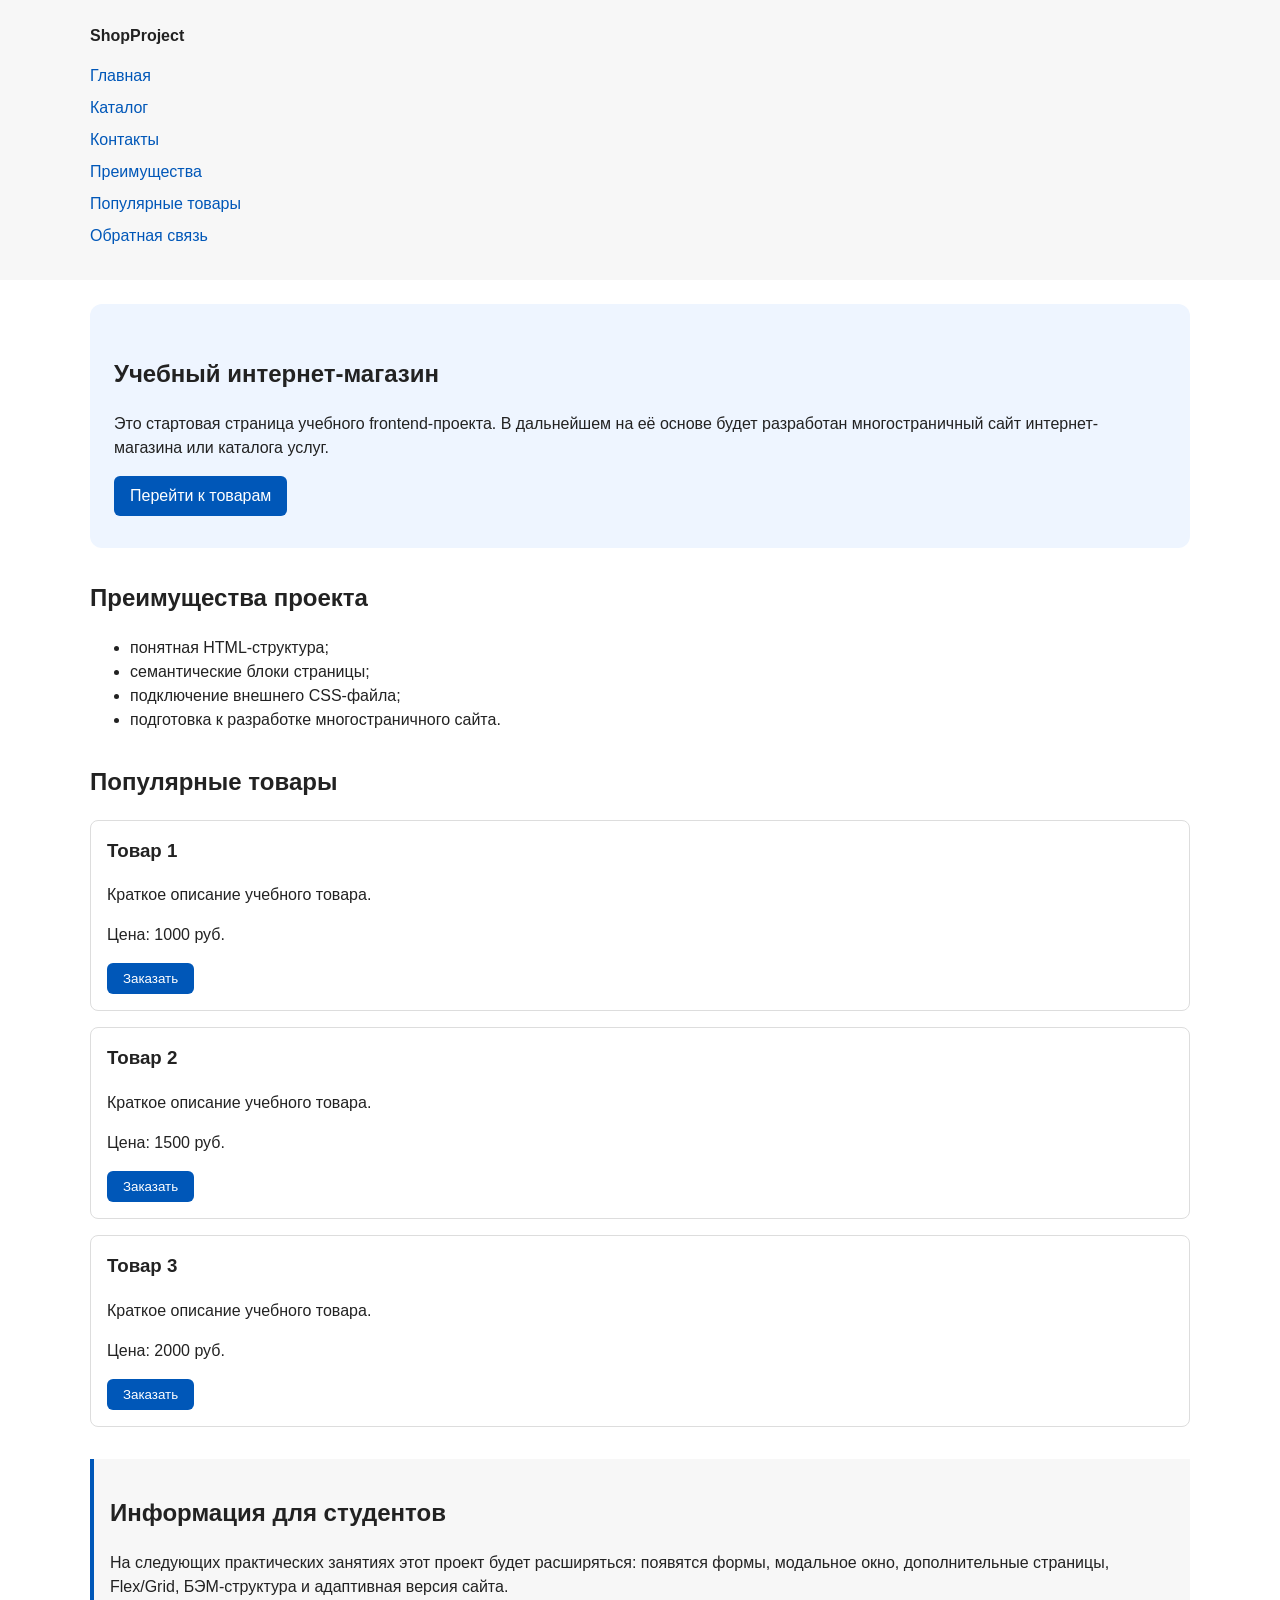
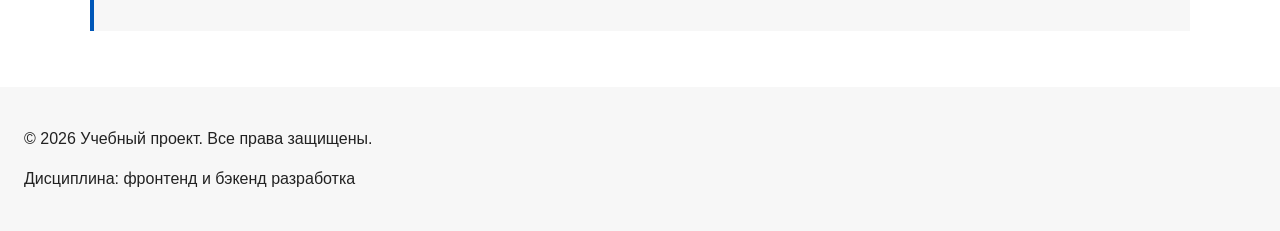
==== index.html @ a107e83f "feat: add multi-page structure navigation and anchors" ====
<!DOCTYPE html>
<html lang="ru">

<head>
    <meta charset="UTF-8">
    <meta name="viewport" content="width=device-width, initial-scale=1.0">
    <title>Учебный интернет-магазин</title>
    <link rel="stylesheet" href="css/style.css">
    <script src="js/main.js" defer></script>
</head>

<body>

    <header>
        <div class="site-header">
            <a class="site-logo" href="index.html">ShopProject</a>
            <nav class="site-nav" aria-label="Основная навигация">
                <ul class="site-nav__list">
                    <li><a href="index.html">Главная</a></li>
                    <li><a href="catalog.html">Каталог</a></li>
                    <li><a href="contacts.html">Контакты</a></li>
                    <li><a href="index.html#advantages">Преимущества</a></li>
                    <li><a href="index.html#popular">Популярные товары</a></li>
                    <li><a href="index.html#contacts">Обратная связь</a></li>
                </ul>
            </nav>
        </div>
    </header>

    <main>

        <section class="hero">
            <h1>Учебный интернет-магазин</h1>
            <p>
                Это стартовая страница учебного frontend-проекта.
                В дальнейшем на её основе будет разработан многостраничный сайт
                интернет-магазина или каталога услуг.
            </p>
            <a class="button" href="#popular">Перейти к товарам</a>
        </section>

        <section class="section" id="advantages">
            <h2>Преимущества проекта</h2>
            <ul class="advantages-list">
                <li>понятная HTML-структура;</li>
                <li>семантические блоки страницы;</li>
                <li>подключение внешнего CSS-файла;</li>
                <li>подготовка к разработке многостраничного сайта.</li>
            </ul>
        </section>

        <section class="section" id="popular">
            <h2>Популярные товары</h2>

            <article class="product-card">
                <h3>Товар 1</h3>
                <p>Краткое описание учебного товара.</p>
                <p>Цена: 1000 руб.</p>
                <button class="button product-card__button" type="button" data-product="Товар 1">
                    Заказать
                </button>
            </article>

            <article class="product-card">
                <h3>Товар 2</h3>
                <p>Краткое описание учебного товара.</p>
                <p>Цена: 1500 руб.</p>
                <button class="button product-card__button" type="button" data-product="Товар 2">
                    Заказать
                </button>
            </article>

            <article class="product-card">
                <h3>Товар 3</h3>
                <p>Краткое описание учебного товара.</p>
                <p>Цена: 2000 руб.</p>
                <button class="button product-card__button" type="button" data-product="Товар 3">
                    Заказать
                </button>
            </article>
        </section>

        <aside class="aside-info">
            <h2>Информация для студентов</h2>
            <p>
                На следующих практических занятиях этот проект будет расширяться:
                появятся формы, модальное окно, дополнительные страницы,
                Flex/Grid, БЭМ-структура и адаптивная версия сайта.
            </p>
        </aside>

    </main>

    <footer id="contacts">
        <p>&copy; 2026 Учебный проект. Все права защищены.</p>
        <p>Дисциплина: фронтенд и бэкенд разработка</p>
    </footer>

    <!-- Модальное окно с формой заявки -->
    <dialog class="order-dialog" id="order-dialog" aria-labelledby="order-dialog-title">
        <h2 id="order-dialog-title">Оформление заявки</h2>

        <form class="order-form" id="order-form" action="#" method="post" novalidate>

            <input id="selected-product" name="selected-product" type="hidden">

            <div class="form-field">
                <label for="order-name">Имя</label>
                <input id="order-name" name="name" type="text" placeholder="Введите ваше имя" minlength="2"
                    autocomplete="given-name" required>
            </div>

            <div class="form-field">
                <label for="order-email">E-mail</label>
                <input id="order-email" name="email" type="email" placeholder="example@mail.ru" autocomplete="email"
                    required>
            </div>

            <div class="form-field">
                <label for="order-phone">Телефон</label>
                <input id="order-phone" name="phone" type="tel" inputmode="tel" placeholder="+7 (900) 000-00-00"
                    pattern="^\+7 \(\d{3}\) \d{3}-\d{2}-\d{2}$" required>
                <small>Формат: +7 (900) 000-00-00</small>
            </div>

            <div class="form-field">
                <label for="order-date">Дата связи</label>
                <input id="order-date" name="date" type="date">
            </div>

            <div class="form-field">
                <label for="order-topic">Тема заявки</label>
                <select id="order-topic" name="topic" required>
                    <option value="">Выберите тему</option>
                    <option value="product">Заказ товара</option>
                    <option value="consultation">Консультация</option>
                    <option value="delivery">Доставка</option>
                </select>
            </div>

            <div class="form-field">
                <label for="order-comment">Комментарий</label>
                <textarea id="order-comment" name="comment" rows="4"
                    placeholder="Укажите дополнительную информацию"></textarea>
            </div>

            <div class="form-field form-field--checkbox">
                <label>
                    <input id="order-agreement" name="agreement" type="checkbox" required>
                    Я согласен на обработку данных
                </label>
            </div>

            <div class="form-actions">
                <button type="button" id="close-order-dialog">Закрыть</button>
                <button type="submit">Отправить заявку</button>
            </div>

        </form>
    </dialog>

    <!-- Сообщение об успешной отправке -->
    <p class="success-message" id="success-message" hidden>
        Форма успешно отправлена!
    </p>

</body>

</html>
---- css/style.css ----
/* ===================================
   1. Переменные проекта
   =================================== */
:root {
    /* Основные цвета проекта */
    --color-bg: #ffffff;
    --color-text: #222222;
    --color-muted: #666666;
    --color-primary: #0057b8;
    --color-primary-dark: #003f86;
    --color-border: #dddddd;
    --color-surface: #f7f7f7;
    --color-surface-accent: #eef5ff;
    --color-danger: #b00020;
    --color-success: #168a2f;
    --color-success-bg: #eefaf0;
    --color-white: #ffffff;

    /* Отступы */
    --space-xs: 4px;
    --space-sm: 8px;
    --space-md: 16px;
    --space-lg: 24px;
    --space-xl: 32px;

    /* Скругления */
    --radius-sm: 6px;
    --radius-md: 8px;
    --radius-lg: 12px;

    /* Размеры */
    --container-width: 1100px;
}

/* ===================================
   2. Базовые стили
   =================================== */
* {
    box-sizing: border-box;
}

body {
    margin: 0;
    font-family: Arial, sans-serif;
    line-height: 1.5;
    color: var(--color-text);
    background-color: var(--color-bg);
}

header,
main,
footer {
    padding: var(--space-lg);
}

header,
footer {
    background-color: var(--color-surface);
}

/* ===================================
   3. Общие элементы интерфейса
   =================================== */
a {
    color: var(--color-primary);
}

a:hover {
    color: var(--color-primary-dark);
}

a:focus-visible {
    outline: 2px solid var(--color-primary);
    outline-offset: 3px;
}

.button {
    display: inline-block;
    padding: var(--space-sm) var(--space-md);
    color: var(--color-white);
    background-color: var(--color-primary);
    text-decoration: none;
    border: none;
    border-radius: var(--radius-sm);
    cursor: pointer;
}

.button:hover {
    background-color: var(--color-primary-dark);
}

.button:focus-visible {
    outline: 2px solid var(--color-primary);
    outline-offset: 3px;
}

.button:disabled {
    opacity: 0.6;
    cursor: not-allowed;
}

/* ===================================
   4. Компоненты страницы
   =================================== */
.site-header {
    max-width: var(--container-width);
    margin: 0 auto;
}

.site-logo {
    font-weight: bold;
    text-decoration: none;
    color: var(--color-text);
}

.site-nav__list {
    padding: 0;
    margin: var(--space-md) 0 0;
    list-style: none;
}

.site-nav__list li {
    margin-bottom: var(--space-sm);
}

.site-nav__list a {
    color: var(--color-primary);
    text-decoration: none;
}

.site-nav__list a:hover {
    text-decoration: underline;
}

.hero {
    max-width: var(--container-width);
    margin: 0 auto var(--space-xl);
    padding: var(--space-xl) var(--space-lg);
    background-color: var(--color-surface-accent);
    border-radius: var(--radius-lg);
}

.section {
    max-width: var(--container-width);
    margin: 0 auto var(--space-xl);
}

.section h2 {
    margin-top: 0;
}

.product-card {
    margin-bottom: var(--space-md);
    padding: var(--space-md);
    border: 1px solid var(--color-border);
    border-radius: var(--radius-md);
    background-color: var(--color-bg);
}

.product-card:hover {
    border-color: var(--color-primary);
}

.product-card h3 {
    margin-top: 0;
}

.aside-info {
    max-width: var(--container-width);
    margin: 0 auto var(--space-xl);
    padding: var(--space-md);
    border-left: 4px solid var(--color-primary);
    background-color: var(--color-surface);
}

/* ===================================
   5. Форма и модальное окно
   =================================== */
.order-dialog {
    width: min(100% - 32px, 560px);
    padding: var(--space-lg);
    border: none;
    border-radius: var(--radius-lg);
}

.order-dialog::backdrop {
    background-color: rgba(0, 0, 0, 0.5);
}

.form-field {
    margin-bottom: var(--space-md);
}

.form-field label {
    display: block;
    margin-bottom: var(--space-xs);
}

.form-field input,
.form-field select,
.form-field textarea {
    width: 100%;
    padding: 10px 12px;
    border: 1px solid var(--color-border);
    border-radius: var(--radius-sm);
    font: inherit;
}

.form-field input[type="checkbox"] {
    width: auto;
}

.form-field small {
    display: block;
    margin-top: var(--space-xs);
    color: var(--color-muted);
}

.form-field input:hover,
.form-field select:hover,
.form-field textarea:hover {
    border-color: var(--color-primary);
}

.form-field input:focus-visible,
.form-field select:focus-visible,
.form-field textarea:focus-visible,
.form-actions button:focus-visible {
    outline: 2px solid var(--color-primary);
    outline-offset: 3px;
}

[aria-invalid="true"] {
    border-color: var(--color-danger);
}

.form-actions {
    display: flex;
    gap: 12px;
    margin-top: 20px;
}

.success-message {
    max-width: var(--container-width);
    margin: var(--space-lg) auto;
    padding: var(--space-md);
    border-left: 4px solid var(--color-success);
    background-color: var(--color-success-bg);
}

/* ===================================
   6. Хлебные крошки и якоря
   =================================== */
.breadcrumbs {
    max-width: var(--container-width);
    margin: 0 auto var(--space-md);
    font-size: 14px;
    color: var(--color-muted);
}

.breadcrumbs a {
    color: var(--color-primary);
}

.breadcrumbs span::before {
    content: " / ";
    color: var(--color-muted);
}

html {
    scroll-behavior: smooth;
}

:target {
    outline: 2px dashed var(--color-primary);
    outline-offset: 4px;
}
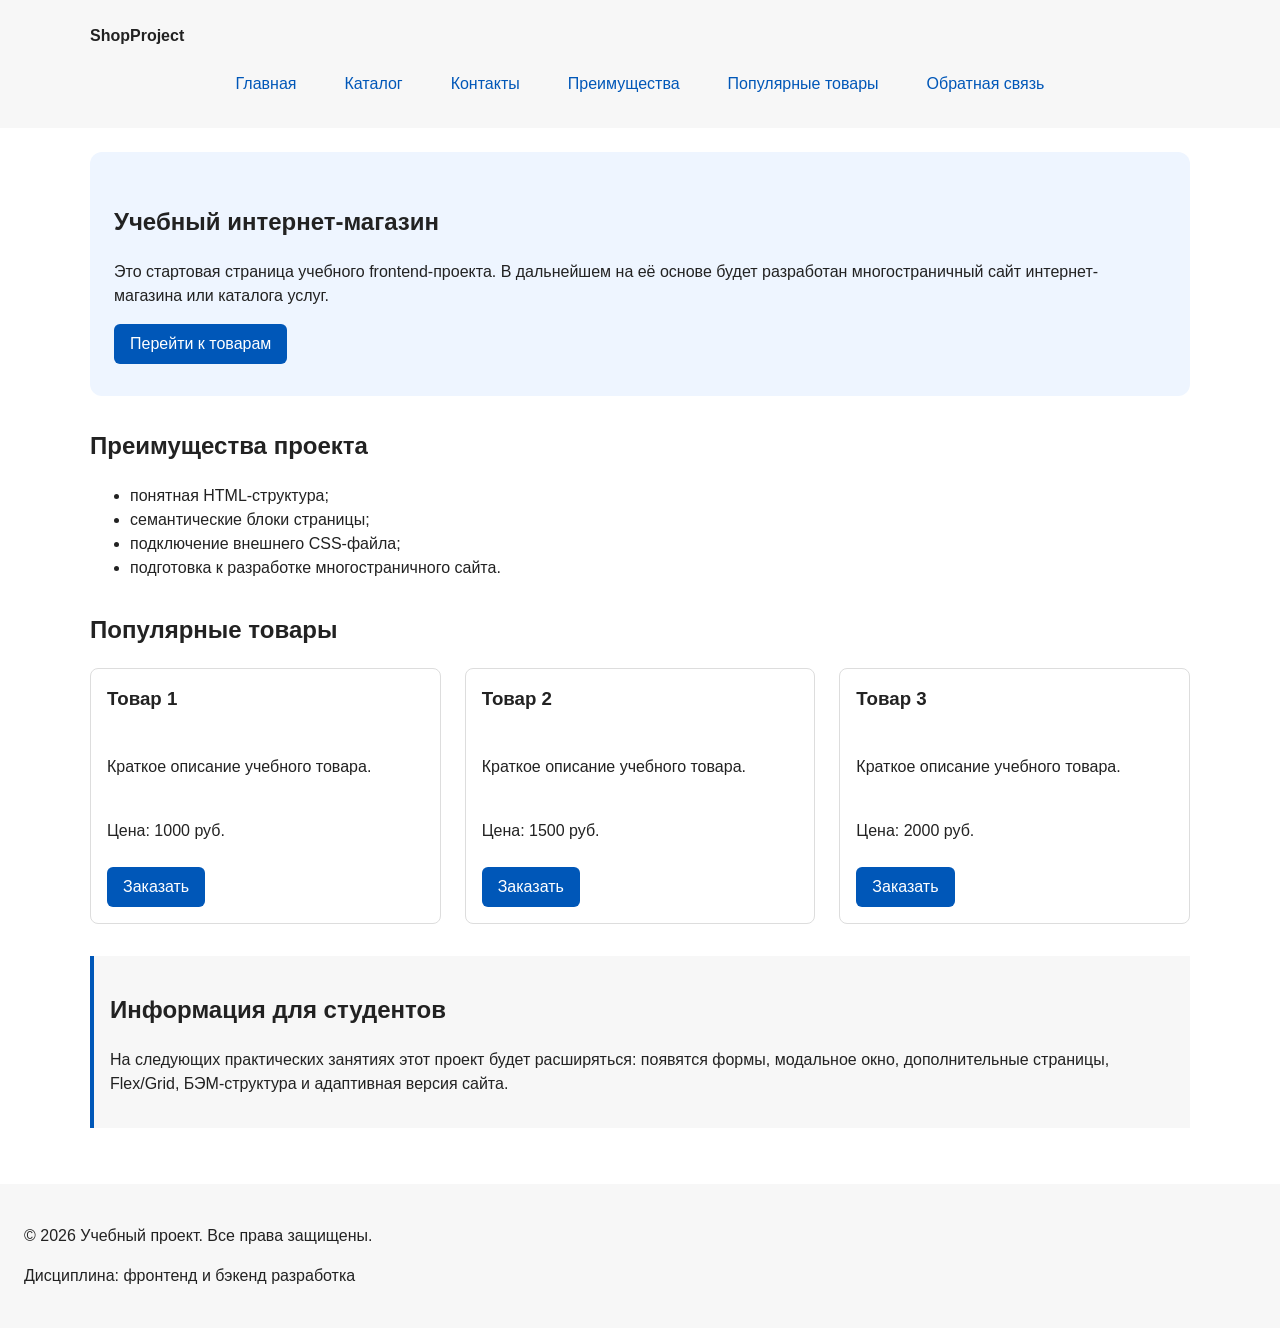
==== commit ebfc5678: "feat: add flex navigation and grid catalog layout" ====
--- a/index.html
+++ b/index.html
@@ -51,33 +51,35 @@
 
         <section class="section" id="popular">
             <h2>Популярные товары</h2>
+            <div class="products-grid">
 
-            <article class="product-card">
-                <h3>Товар 1</h3>
-                <p>Краткое описание учебного товара.</p>
-                <p>Цена: 1000 руб.</p>
-                <button class="button product-card__button" type="button" data-product="Товар 1">
-                    Заказать
-                </button>
-            </article>
+                <article class="product-card">
+                    <h3>Товар 1</h3>
+                    <p>Краткое описание учебного товара.</p>
+                    <p>Цена: 1000 руб.</p>
+                    <button class="button product-card__button" type="button" data-product="Товар 1">
+                        Заказать
+                    </button>
+                </article>
 
-            <article class="product-card">
-                <h3>Товар 2</h3>
-                <p>Краткое описание учебного товара.</p>
-                <p>Цена: 1500 руб.</p>
-                <button class="button product-card__button" type="button" data-product="Товар 2">
-                    Заказать
-                </button>
-            </article>
+                <article class="product-card">
+                    <h3>Товар 2</h3>
+                    <p>Краткое описание учебного товара.</p>
+                    <p>Цена: 1500 руб.</p>
+                    <button class="button product-card__button" type="button" data-product="Товар 2">
+                        Заказать
+                    </button>
+                </article>
 
-            <article class="product-card">
-                <h3>Товар 3</h3>
-                <p>Краткое описание учебного товара.</p>
-                <p>Цена: 2000 руб.</p>
-                <button class="button product-card__button" type="button" data-product="Товар 3">
-                    Заказать
-                </button>
-            </article>
+                <article class="product-card">
+                    <h3>Товар 3</h3>
+                    <p>Краткое описание учебного товара.</p>
+                    <p>Цена: 2000 руб.</p>
+                    <button class="button product-card__button" type="button" data-product="Товар 3">
+                        Заказать
+                    </button>
+                </article>
+            </div>
         </section>
 
         <aside class="aside-info">
--- a/css/style.css
+++ b/css/style.css
@@ -83,6 +83,7 @@
     border: none;
     border-radius: var(--radius-sm);
     cursor: pointer;
+    font: inherit;
 }
 
 .button:hover {
@@ -113,23 +114,30 @@
     color: var(--color-text);
 }
 
+/* Меню через Flexbox (ПР 6) */
 .site-nav__list {
+    display: flex;
+    flex-wrap: wrap;
+    justify-content: center;
+    align-items: center;
+    gap: var(--space-md);
     padding: 0;
     margin: var(--space-md) 0 0;
     list-style: none;
 }
 
-.site-nav__list li {
-    margin-bottom: var(--space-sm);
-}
-
 .site-nav__list a {
+    display: inline-block;
+    padding: var(--space-sm) var(--space-md);
     color: var(--color-primary);
     text-decoration: none;
+    border-radius: var(--radius-sm);
 }
 
 .site-nav__list a:hover {
-    text-decoration: underline;
+    color: var(--color-white);
+    background-color: var(--color-primary);
+    text-decoration: none;
 }
 
 .hero {
@@ -149,8 +157,12 @@
     margin-top: 0;
 }
 
+/* Карточки и Grid (ПР 6) */
 .product-card {
-    margin-bottom: var(--space-md);
+    display: flex;
+    flex-direction: column;
+    gap: var(--space-sm);
+    margin-bottom: 0;
     padding: var(--space-md);
     border: 1px solid var(--color-border);
     border-radius: var(--radius-md);
@@ -163,6 +175,11 @@
 
 .product-card h3 {
     margin-top: 0;
+}
+
+.product-card .button {
+    margin-top: auto;
+    align-self: flex-start;
 }
 
 .aside-info {
@@ -249,7 +266,7 @@
 }
 
 /* ===================================
-   6. Хлебные крошки и якоря
+   6. Хлебные крошки и якоря (ПР 5)
    =================================== */
 .breadcrumbs {
     max-width: var(--container-width);
@@ -274,4 +291,63 @@
 :target {
     outline: 2px dashed var(--color-primary);
     outline-offset: 4px;
+}
+
+/* ===================================
+   7. Flexbox и Grid (ПР 6)
+   =================================== */
+.products-grid {
+    display: grid;
+    grid-template-columns: repeat(3, 1fr);
+    gap: var(--space-lg);
+}
+
+.catalog-layout {
+    max-width: var(--container-width);
+    margin: 0 auto var(--space-xl);
+    display: grid;
+    grid-template-columns: 260px 1fr;
+    grid-template-areas: "filters products";
+    gap: var(--space-lg);
+}
+
+.catalog-filters {
+    grid-area: filters;
+    padding: var(--space-md);
+    border: 1px solid var(--color-border);
+    border-radius: var(--radius-md);
+    background-color: var(--color-surface);
+}
+
+.catalog-products {
+    grid-area: products;
+}
+
+.filters-form {
+    display: grid;
+    gap: var(--space-md);
+}
+
+.filters-form fieldset {
+    margin: 0;
+    padding: var(--space-md);
+    border: 1px solid var(--color-border);
+    border-radius: var(--radius-sm);
+}
+
+.filters-form legend {
+    font-weight: 700;
+}
+
+.filters-form label {
+    display: block;
+    margin-bottom: var(--space-sm);
+}
+
+.filters-form input[type="number"] {
+    width: 100%;
+    padding: 8px 10px;
+    border: 1px solid var(--color-border);
+    border-radius: var(--radius-sm);
+    font: inherit;
 }
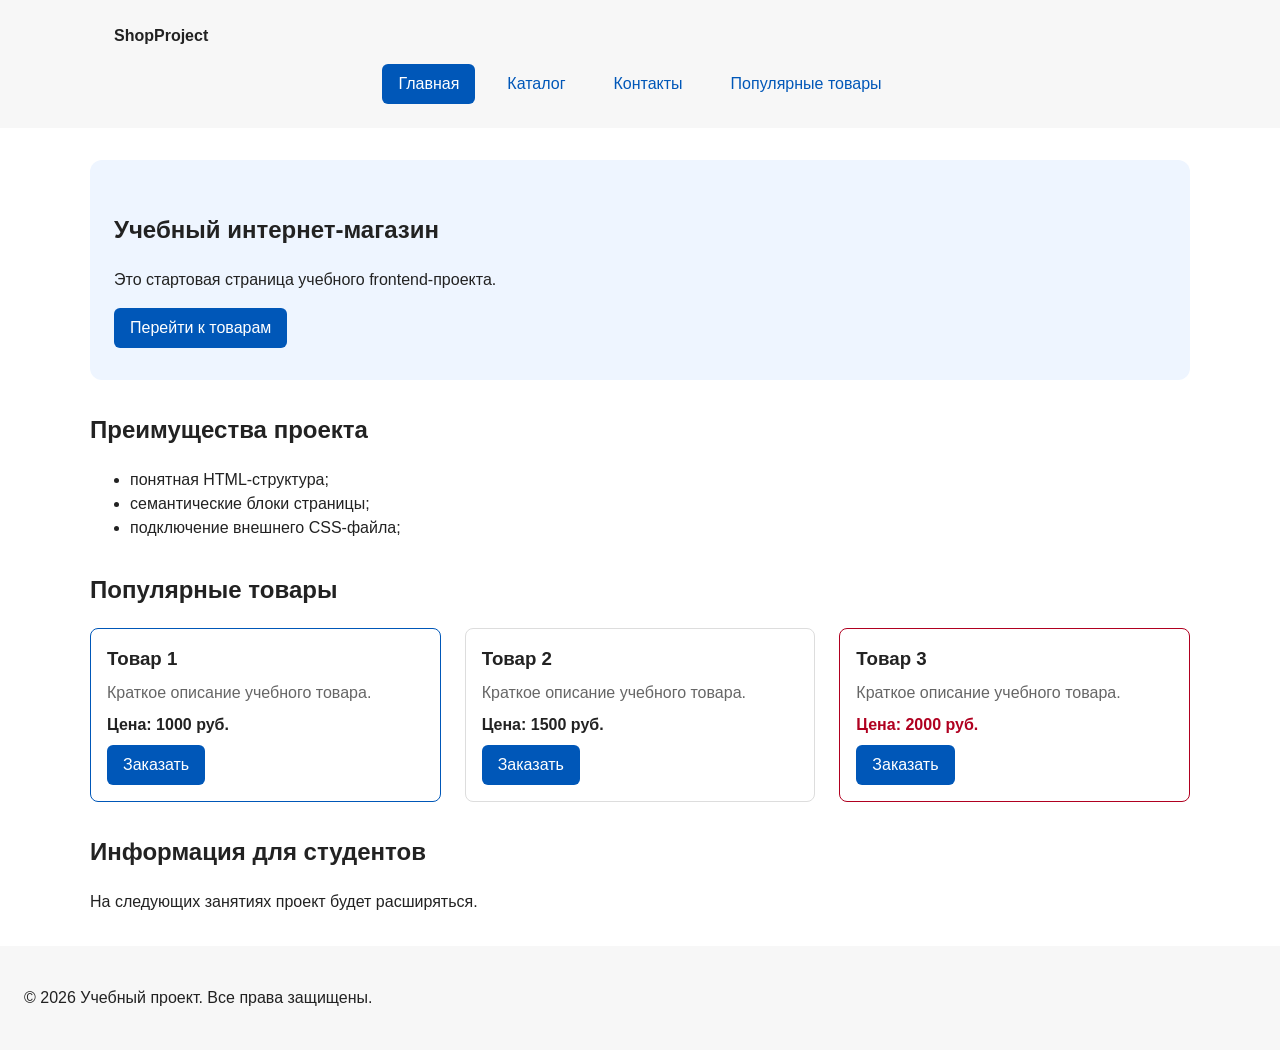
==== commit 51530ffb: "refactor: apply BEM naming to CSS classes" ====
--- a/index.html
+++ b/index.html
@@ -11,41 +11,35 @@
 
 <body>
 
-    <header>
-        <div class="site-header">
-            <a class="site-logo" href="index.html">ShopProject</a>
+    <header class="site-header">
+        <div class="site-header__inner">
+            <a class="site-header__logo" href="index.html">ShopProject</a>
             <nav class="site-nav" aria-label="Основная навигация">
                 <ul class="site-nav__list">
-                    <li><a href="index.html">Главная</a></li>
-                    <li><a href="catalog.html">Каталог</a></li>
-                    <li><a href="contacts.html">Контакты</a></li>
-                    <li><a href="index.html#advantages">Преимущества</a></li>
-                    <li><a href="index.html#popular">Популярные товары</a></li>
-                    <li><a href="index.html#contacts">Обратная связь</a></li>
+                    <li class="site-nav__item"><a class="site-nav__link site-nav__link--active"
+                            href="index.html">Главная</a></li>
+                    <li class="site-nav__item"><a class="site-nav__link" href="catalog.html">Каталог</a></li>
+                    <li class="site-nav__item"><a class="site-nav__link" href="contacts.html">Контакты</a></li>
+                    <li class="site-nav__item"><a class="site-nav__link" href="index.html#popular">Популярные товары</a>
+                    </li>
                 </ul>
             </nav>
         </div>
     </header>
 
     <main>
-
         <section class="hero">
             <h1>Учебный интернет-магазин</h1>
-            <p>
-                Это стартовая страница учебного frontend-проекта.
-                В дальнейшем на её основе будет разработан многостраничный сайт
-                интернет-магазина или каталога услуг.
-            </p>
-            <a class="button" href="#popular">Перейти к товарам</a>
+            <p>Это стартовая страница учебного frontend-проекта.</p>
+            <a class="button button--primary" href="#popular">Перейти к товарам</a>
         </section>
 
         <section class="section" id="advantages">
             <h2>Преимущества проекта</h2>
-            <ul class="advantages-list">
+            <ul>
                 <li>понятная HTML-структура;</li>
                 <li>семантические блоки страницы;</li>
                 <li>подключение внешнего CSS-файла;</li>
-                <li>подготовка к разработке многостраничного сайта.</li>
             </ul>
         </section>
 
@@ -53,118 +47,87 @@
             <h2>Популярные товары</h2>
             <div class="products-grid">
 
-                <article class="product-card">
-                    <h3>Товар 1</h3>
-                    <p>Краткое описание учебного товара.</p>
-                    <p>Цена: 1000 руб.</p>
-                    <button class="button product-card__button" type="button" data-product="Товар 1">
-                        Заказать
-                    </button>
+                <article class="product-card product-card--featured">
+                    <h3 class="product-card__title">Товар 1</h3>
+                    <p class="product-card__description">Краткое описание учебного товара.</p>
+                    <p class="product-card__price">Цена: 1000 руб.</p>
+                    <button class="button button--primary product-card__button" type="button"
+                        data-product="Товар 1">Заказать</button>
                 </article>
 
                 <article class="product-card">
-                    <h3>Товар 2</h3>
-                    <p>Краткое описание учебного товара.</p>
-                    <p>Цена: 1500 руб.</p>
-                    <button class="button product-card__button" type="button" data-product="Товар 2">
-                        Заказать
-                    </button>
+                    <h3 class="product-card__title">Товар 2</h3>
+                    <p class="product-card__description">Краткое описание учебного товара.</p>
+                    <p class="product-card__price">Цена: 1500 руб.</p>
+                    <button class="button button--primary product-card__button" type="button"
+                        data-product="Товар 2">Заказать</button>
                 </article>
 
-                <article class="product-card">
-                    <h3>Товар 3</h3>
-                    <p>Краткое описание учебного товара.</p>
-                    <p>Цена: 2000 руб.</p>
-                    <button class="button product-card__button" type="button" data-product="Товар 3">
-                        Заказать
-                    </button>
+                <article class="product-card product-card--discount">
+                    <h3 class="product-card__title">Товар 3</h3>
+                    <p class="product-card__description">Краткое описание учебного товара.</p>
+                    <p class="product-card__price">Цена: 2000 руб.</p>
+                    <button class="button button--primary product-card__button" type="button"
+                        data-product="Товар 3">Заказать</button>
                 </article>
+
             </div>
         </section>
 
-        <aside class="aside-info">
+        <aside class="section">
             <h2>Информация для студентов</h2>
-            <p>
-                На следующих практических занятиях этот проект будет расширяться:
-                появятся формы, модальное окно, дополнительные страницы,
-                Flex/Grid, БЭМ-структура и адаптивная версия сайта.
-            </p>
+            <p>На следующих занятиях проект будет расширяться.</p>
         </aside>
-
     </main>
 
-    <footer id="contacts">
+    <footer class="site-footer" id="contacts">
         <p>&copy; 2026 Учебный проект. Все права защищены.</p>
-        <p>Дисциплина: фронтенд и бэкенд разработка</p>
     </footer>
 
-    <!-- Модальное окно с формой заявки -->
+    <!-- Модальное окно -->
     <dialog class="order-dialog" id="order-dialog" aria-labelledby="order-dialog-title">
-        <h2 id="order-dialog-title">Оформление заявки</h2>
-
+        <h2 class="order-dialog__title" id="order-dialog-title">Оформление заявки</h2>
         <form class="order-form" id="order-form" action="#" method="post" novalidate>
-
             <input id="selected-product" name="selected-product" type="hidden">
 
-            <div class="form-field">
-                <label for="order-name">Имя</label>
-                <input id="order-name" name="name" type="text" placeholder="Введите ваше имя" minlength="2"
-                    autocomplete="given-name" required>
+            <div class="order-form__field">
+                <label class="order-form__label" for="order-name">Имя</label>
+                <input class="order-form__input" id="order-name" name="name" type="text" required>
             </div>
-
-            <div class="form-field">
-                <label for="order-email">E-mail</label>
-                <input id="order-email" name="email" type="email" placeholder="example@mail.ru" autocomplete="email"
-                    required>
+            <div class="order-form__field">
+                <label class="order-form__label" for="order-email">E-mail</label>
+                <input class="order-form__input" id="order-email" name="email" type="email" required>
             </div>
-
-            <div class="form-field">
-                <label for="order-phone">Телефон</label>
-                <input id="order-phone" name="phone" type="tel" inputmode="tel" placeholder="+7 (900) 000-00-00"
+            <div class="order-form__field">
+                <label class="order-form__label" for="order-phone">Телефон</label>
+                <input class="order-form__input" id="order-phone" name="phone" type="tel"
                     pattern="^\+7 \(\d{3}\) \d{3}-\d{2}-\d{2}$" required>
-                <small>Формат: +7 (900) 000-00-00</small>
             </div>
-
-            <div class="form-field">
-                <label for="order-date">Дата связи</label>
-                <input id="order-date" name="date" type="date">
-            </div>
-
-            <div class="form-field">
-                <label for="order-topic">Тема заявки</label>
-                <select id="order-topic" name="topic" required>
+            <div class="order-form__field">
+                <label class="order-form__label" for="order-topic">Тема</label>
+                <select class="order-form__select" id="order-topic" name="topic" required>
                     <option value="">Выберите тему</option>
                     <option value="product">Заказ товара</option>
-                    <option value="consultation">Консультация</option>
-                    <option value="delivery">Доставка</option>
                 </select>
             </div>
-
-            <div class="form-field">
-                <label for="order-comment">Комментарий</label>
-                <textarea id="order-comment" name="comment" rows="4"
-                    placeholder="Укажите дополнительную информацию"></textarea>
+            <div class="order-form__field">
+                <label class="order-form__label" for="order-comment">Комментарий</label>
+                <textarea class="order-form__textarea" id="order-comment" name="comment" rows="3"></textarea>
             </div>
-
-            <div class="form-field form-field--checkbox">
+            <div class="order-form__field">
                 <label>
-                    <input id="order-agreement" name="agreement" type="checkbox" required>
-                    Я согласен на обработку данных
+                    <input id="order-agreement" name="agreement" type="checkbox" required> Я согласен на обработку
+                    данных
                 </label>
             </div>
-
-            <div class="form-actions">
-                <button type="button" id="close-order-dialog">Закрыть</button>
-                <button type="submit">Отправить заявку</button>
+            <div class="order-form__actions">
+                <button class="button button--secondary" type="button" id="close-order-dialog">Закрыть</button>
+                <button class="button button--primary" type="submit">Отправить</button>
             </div>
-
         </form>
     </dialog>
 
-    <!-- Сообщение об успешной отправке -->
-    <p class="success-message" id="success-message" hidden>
-        Форма успешно отправлена!
-    </p>
+    <p class="success-message" id="success-message" hidden>Форма успешно отправлена!</p>
 
 </body>
 
--- a/css/style.css
+++ b/css/style.css
@@ -2,7 +2,6 @@
    1. Переменные проекта
    =================================== */
 :root {
-    /* Основные цвета проекта */
     --color-bg: #ffffff;
     --color-text: #222222;
     --color-muted: #666666;
@@ -16,19 +15,16 @@
     --color-success-bg: #eefaf0;
     --color-white: #ffffff;
 
-    /* Отступы */
     --space-xs: 4px;
     --space-sm: 8px;
     --space-md: 16px;
     --space-lg: 24px;
     --space-xl: 32px;
 
-    /* Скругления */
     --radius-sm: 6px;
     --radius-md: 8px;
     --radius-lg: 12px;
 
-    /* Размеры */
     --container-width: 1100px;
 }
 
@@ -47,47 +43,37 @@
     background-color: var(--color-bg);
 }
 
-header,
-main,
-footer {
-    padding: var(--space-lg);
-}
-
-header,
-footer {
-    background-color: var(--color-surface);
-}
-
-/* ===================================
-   3. Общие элементы интерфейса
-   =================================== */
-a {
-    color: var(--color-primary);
-}
-
-a:hover {
-    color: var(--color-primary-dark);
-}
-
-a:focus-visible {
-    outline: 2px solid var(--color-primary);
-    outline-offset: 3px;
-}
-
+/* ===================================
+   3. Общие блоки (БЭМ)
+   =================================== */
 .button {
     display: inline-block;
     padding: var(--space-sm) var(--space-md);
+    border: none;
+    border-radius: var(--radius-sm);
+    font: inherit;
+    text-decoration: none;
+    cursor: pointer;
+}
+
+.button--primary {
     color: var(--color-white);
     background-color: var(--color-primary);
-    text-decoration: none;
-    border: none;
-    border-radius: var(--radius-sm);
-    cursor: pointer;
-    font: inherit;
-}
-
-.button:hover {
+}
+
+.button--primary:hover {
     background-color: var(--color-primary-dark);
+}
+
+.button--secondary {
+    color: var(--color-primary);
+    background-color: transparent;
+    border: 1px solid var(--color-primary);
+}
+
+.button--secondary:hover {
+    color: var(--color-white);
+    background-color: var(--color-primary);
 }
 
 .button:focus-visible {
@@ -95,26 +81,25 @@
     outline-offset: 3px;
 }
 
-.button:disabled {
-    opacity: 0.6;
-    cursor: not-allowed;
-}
-
-/* ===================================
-   4. Компоненты страницы
+/* ===================================
+   4. Шапка и навигация
    =================================== */
 .site-header {
+    background-color: var(--color-surface);
+}
+
+.site-header__inner {
     max-width: var(--container-width);
     margin: 0 auto;
-}
-
-.site-logo {
-    font-weight: bold;
+    padding: var(--space-lg);
+}
+
+.site-header__logo {
+    font-weight: 700;
+    color: var(--color-text);
     text-decoration: none;
-    color: var(--color-text);
-}
-
-/* Меню через Flexbox (ПР 6) */
+}
+
 .site-nav__list {
     display: flex;
     flex-wrap: wrap;
@@ -126,7 +111,7 @@
     list-style: none;
 }
 
-.site-nav__list a {
+.site-nav__link {
     display: inline-block;
     padding: var(--space-sm) var(--space-md);
     color: var(--color-primary);
@@ -134,15 +119,27 @@
     border-radius: var(--radius-sm);
 }
 
-.site-nav__list a:hover {
+.site-nav__link:hover {
     color: var(--color-white);
     background-color: var(--color-primary);
-    text-decoration: none;
-}
-
+}
+
+.site-nav__link:focus-visible {
+    outline: 2px solid var(--color-primary);
+    outline-offset: 3px;
+}
+
+.site-nav__link--active {
+    color: var(--color-white);
+    background-color: var(--color-primary);
+}
+
+/* ===================================
+   5. Секции и карточки
+   =================================== */
 .hero {
     max-width: var(--container-width);
-    margin: 0 auto var(--space-xl);
+    margin: var(--space-xl) auto;
     padding: var(--space-xl) var(--space-lg);
     background-color: var(--color-surface-accent);
     border-radius: var(--radius-lg);
@@ -157,12 +154,17 @@
     margin-top: 0;
 }
 
-/* Карточки и Grid (ПР 6) */
+.products-grid {
+    display: grid;
+    grid-template-columns: repeat(3, 1fr);
+    gap: var(--space-lg);
+}
+
 .product-card {
     display: flex;
     flex-direction: column;
     gap: var(--space-sm);
-    margin-bottom: 0;
+    position: relative;
     padding: var(--space-md);
     border: 1px solid var(--color-border);
     border-radius: var(--radius-md);
@@ -173,25 +175,112 @@
     border-color: var(--color-primary);
 }
 
-.product-card h3 {
-    margin-top: 0;
-}
-
-.product-card .button {
+.product-card--featured {
+    border-color: var(--color-primary);
+}
+
+.product-card--discount {
+    border-color: var(--color-danger);
+}
+
+.product-card__title {
+    margin: 0;
+    color: var(--color-text);
+}
+
+.product-card__description {
+    margin: 0;
+    color: var(--color-muted);
+}
+
+.product-card__price {
+    margin: 0;
+    font-weight: 700;
+}
+
+.product-card--discount .product-card__price {
+    color: var(--color-danger);
+}
+
+.product-card__button {
     margin-top: auto;
     align-self: flex-start;
 }
 
-.aside-info {
+/* ===================================
+   6. Хлебные крошки
+   =================================== */
+.breadcrumbs {
+    max-width: var(--container-width);
+    margin: 0 auto var(--space-md);
+    font-size: 14px;
+    color: var(--color-muted);
+}
+
+.breadcrumbs__link {
+    color: var(--color-primary);
+}
+
+.breadcrumbs__current::before {
+    content: " / ";
+    color: var(--color-muted);
+}
+
+/* ===================================
+   7. Каталог
+   =================================== */
+.catalog-layout {
     max-width: var(--container-width);
     margin: 0 auto var(--space-xl);
+    display: grid;
+    grid-template-columns: 260px 1fr;
+    grid-template-areas: "filters products";
+    gap: var(--space-lg);
+}
+
+.catalog-filters {
+    grid-area: filters;
     padding: var(--space-md);
-    border-left: 4px solid var(--color-primary);
+    border: 1px solid var(--color-border);
+    border-radius: var(--radius-md);
     background-color: var(--color-surface);
 }
 
-/* ===================================
-   5. Форма и модальное окно
+.catalog-products {
+    grid-area: products;
+}
+
+.filters-form {
+    display: grid;
+    gap: var(--space-md);
+}
+
+.filters-form fieldset {
+    margin: 0;
+    padding: var(--space-md);
+    border: 1px solid var(--color-border);
+    border-radius: var(--radius-sm);
+}
+
+.filters-form legend {
+    font-weight: 700;
+}
+
+.filters-form label {
+    display: block;
+    margin-bottom: var(--space-sm);
+}
+
+.filters-form input[type="number"] {
+    width: 100%;
+    padding: 8px 10px;
+    border: 1px solid var(--color-border);
+    border-radius: var(--radius-sm);
+    font: inherit;
+}
+
+/* ===================================
+   8. Форма и модальное окно
    =================================== */
 .order-dialog {
     width: min(100% - 32px, 560px);
@@ -204,18 +293,22 @@
     background-color: rgba(0, 0, 0, 0.5);
 }
 
-.form-field {
+.order-dialog__title {
+    margin-top: 0;
+}
+
+.order-form__field {
     margin-bottom: var(--space-md);
 }
 
-.form-field label {
+.order-form__label {
     display: block;
     margin-bottom: var(--space-xs);
 }
 
-.form-field input,
-.form-field select,
-.form-field textarea {
+.order-form__input,
+.order-form__select,
+.order-form__textarea {
     width: 100%;
     padding: 10px 12px;
     border: 1px solid var(--color-border);
@@ -223,38 +316,27 @@
     font: inherit;
 }
 
-.form-field input[type="checkbox"] {
-    width: auto;
-}
-
-.form-field small {
-    display: block;
-    margin-top: var(--space-xs);
-    color: var(--color-muted);
-}
-
-.form-field input:hover,
-.form-field select:hover,
-.form-field textarea:hover {
+.order-form__input:hover,
+.order-form__select:hover,
+.order-form__textarea:hover {
     border-color: var(--color-primary);
 }
 
-.form-field input:focus-visible,
-.form-field select:focus-visible,
-.form-field textarea:focus-visible,
-.form-actions button:focus-visible {
+.order-form__input:focus-visible,
+.order-form__select:focus-visible,
+.order-form__textarea:focus-visible {
     outline: 2px solid var(--color-primary);
     outline-offset: 3px;
 }
 
+.order-form__actions {
+    display: flex;
+    gap: var(--space-md);
+    margin-top: var(--space-lg);
+}
+
 [aria-invalid="true"] {
     border-color: var(--color-danger);
-}
-
-.form-actions {
-    display: flex;
-    gap: 12px;
-    margin-top: 20px;
 }
 
 .success-message {
@@ -265,23 +347,9 @@
     background-color: var(--color-success-bg);
 }
 
-/* ===================================
-   6. Хлебные крошки и якоря (ПР 5)
-   =================================== */
-.breadcrumbs {
-    max-width: var(--container-width);
-    margin: 0 auto var(--space-md);
-    font-size: 14px;
-    color: var(--color-muted);
-}
-
-.breadcrumbs a {
-    color: var(--color-primary);
-}
-
-.breadcrumbs span::before {
-    content: " / ";
-    color: var(--color-muted);
+.site-footer {
+    padding: var(--space-lg);
+    background-color: var(--color-surface);
 }
 
 html {
@@ -291,63 +359,4 @@
 :target {
     outline: 2px dashed var(--color-primary);
     outline-offset: 4px;
-}
-
-/* ===================================
-   7. Flexbox и Grid (ПР 6)
-   =================================== */
-.products-grid {
-    display: grid;
-    grid-template-columns: repeat(3, 1fr);
-    gap: var(--space-lg);
-}
-
-.catalog-layout {
-    max-width: var(--container-width);
-    margin: 0 auto var(--space-xl);
-    display: grid;
-    grid-template-columns: 260px 1fr;
-    grid-template-areas: "filters products";
-    gap: var(--space-lg);
-}
-
-.catalog-filters {
-    grid-area: filters;
-    padding: var(--space-md);
-    border: 1px solid var(--color-border);
-    border-radius: var(--radius-md);
-    background-color: var(--color-surface);
-}
-
-.catalog-products {
-    grid-area: products;
-}
-
-.filters-form {
-    display: grid;
-    gap: var(--space-md);
-}
-
-.filters-form fieldset {
-    margin: 0;
-    padding: var(--space-md);
-    border: 1px solid var(--color-border);
-    border-radius: var(--radius-sm);
-}
-
-.filters-form legend {
-    font-weight: 700;
-}
-
-.filters-form label {
-    display: block;
-    margin-bottom: var(--space-sm);
-}
-
-.filters-form input[type="number"] {
-    width: 100%;
-    padding: 8px 10px;
-    border: 1px solid var(--color-border);
-    border-radius: var(--radius-sm);
-    font: inherit;
 }
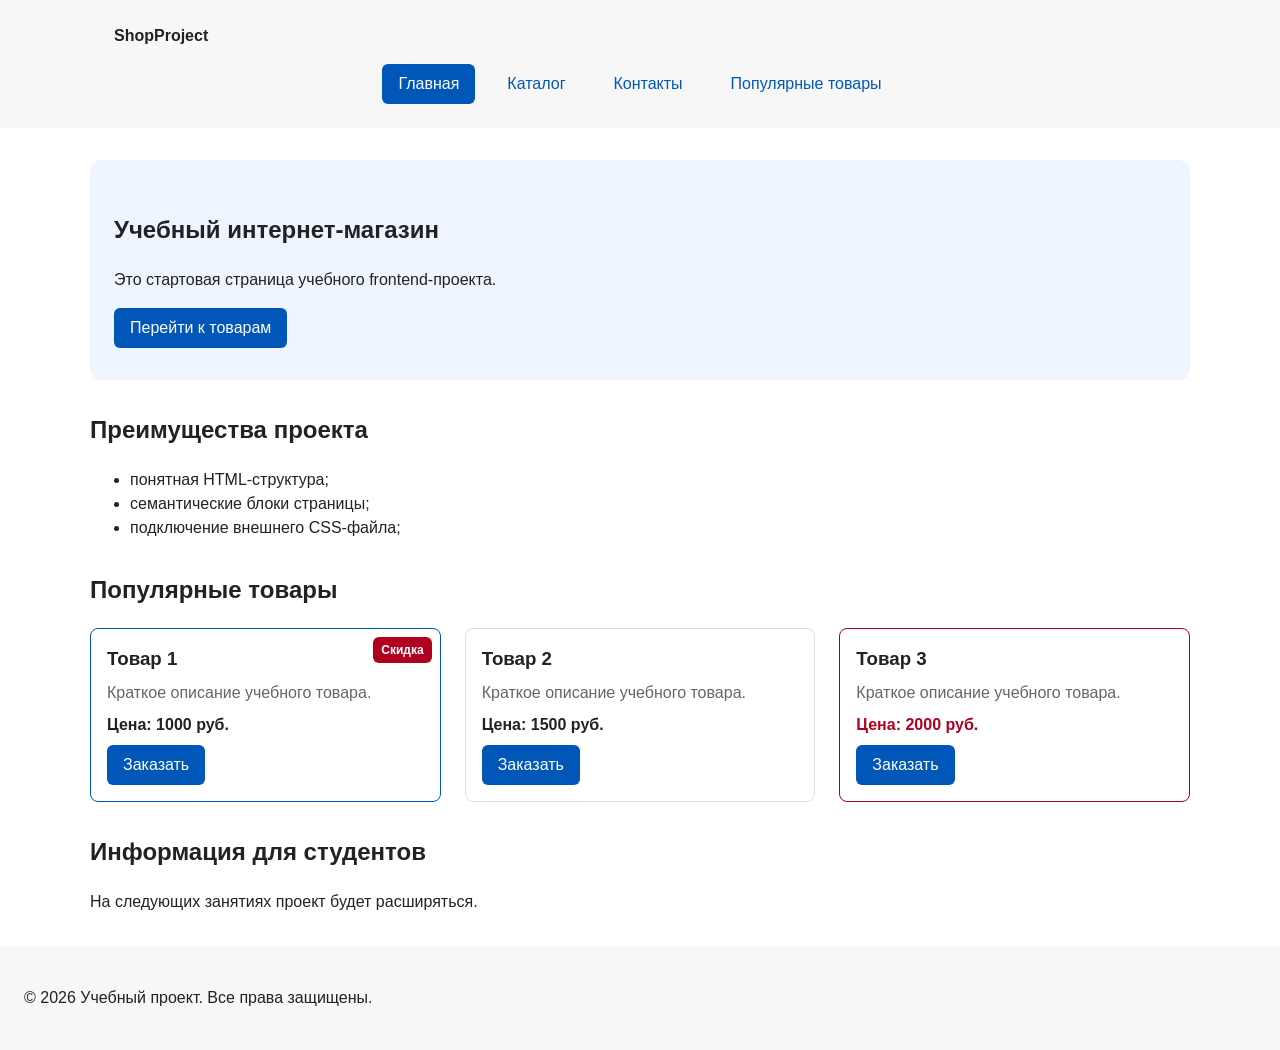
==== commit 3a564216: "fix: prepare HTML CSS project for submission" ====
--- a/index.html
+++ b/index.html
@@ -48,6 +48,7 @@
             <div class="products-grid">
 
                 <article class="product-card product-card--featured">
+                    <span class="product-card__badge">Скидка</span>
                     <h3 class="product-card__title">Товар 1</h3>
                     <p class="product-card__description">Краткое описание учебного товара.</p>
                     <p class="product-card__price">Цена: 1000 руб.</p>
--- a/css/style.css
+++ b/css/style.css
@@ -359,4 +359,53 @@
 :target {
     outline: 2px dashed var(--color-primary);
     outline-offset: 4px;
+}
+
+/* ===================================
+   9. Позиционирование и новые страницы (ПР 8)
+   =================================== */
+.product-card--discount {
+    position: relative;
+    /* Чтобы бейдж позиционировался относительно карточки */
+}
+
+.product-card__badge {
+    position: absolute;
+    top: var(--space-sm);
+    right: var(--space-sm);
+    padding: 4px 8px;
+    color: var(--color-white);
+    background-color: var(--color-danger);
+    border-radius: var(--radius-sm);
+    font-size: 12px;
+    font-weight: bold;
+}
+
+.product-page {
+    display: grid;
+    grid-template-columns: 1fr 1fr;
+    gap: var(--space-xl);
+}
+
+.product-table {
+    width: 100%;
+    border-collapse: collapse;
+    margin-top: var(--space-md);
+}
+
+.product-table th,
+.product-table td {
+    border: 1px solid var(--color-border);
+    padding: var(--space-sm);
+    text-align: left;
+}
+
+.product-table th {
+    background-color: var(--color-surface);
+}
+
+.product-table caption {
+    font-weight: bold;
+    text-align: left;
+    margin-bottom: var(--space-sm);
 }
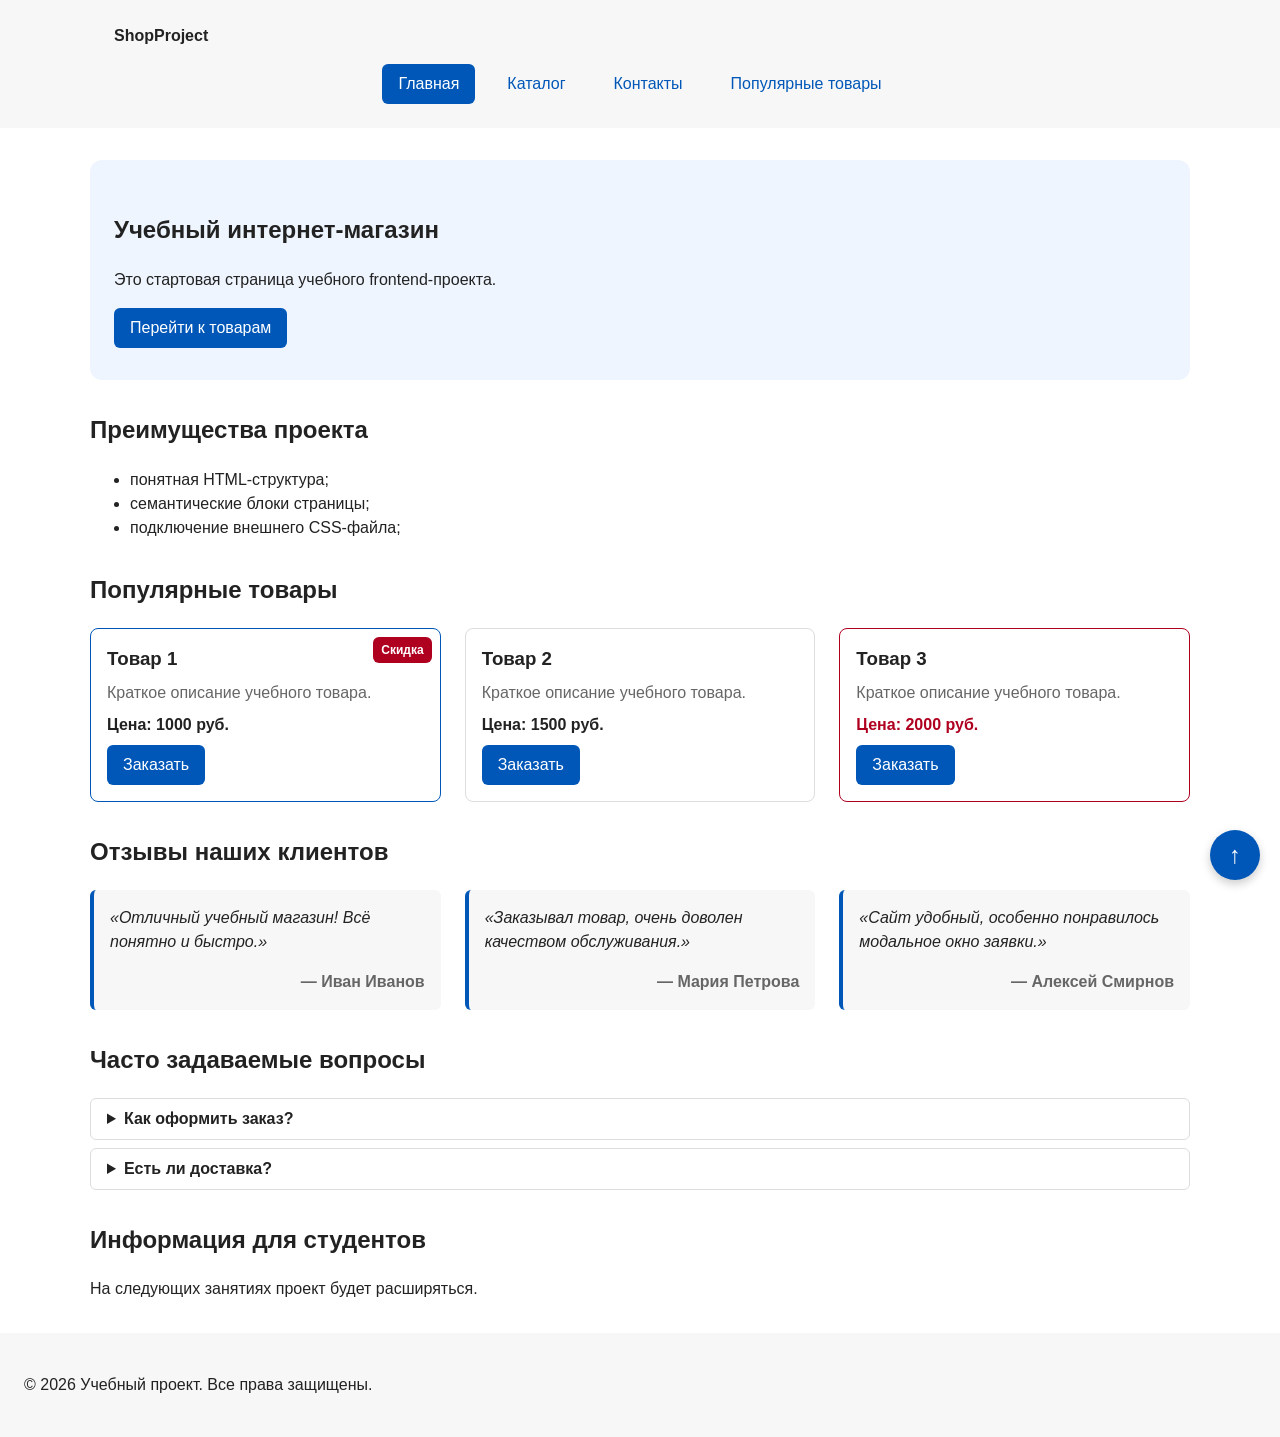
==== commit 682d2188: "feat: add self-improvements for KR1 (reviews, FAQ, detailed product, scroll-top)" ====
--- a/index.html
+++ b/index.html
@@ -74,7 +74,40 @@
 
             </div>
         </section>
+        <!-- Блок Отзывы -->
+        <section class="section" id="reviews">
+            <h2>Отзывы наших клиентов</h2>
+            <div class="reviews-grid">
+                <blockquote class="review">
+                    <p class="review__text">«Отличный учебный магазин! Всё понятно и быстро.»</p>
+                    <footer class="review__author">— Иван Иванов</footer>
+                </blockquote>
+                <blockquote class="review">
+                    <p class="review__text">«Заказывал товар, очень доволен качеством обслуживания.»</p>
+                    <footer class="review__author">— Мария Петрова</footer>
+                </blockquote>
+                <blockquote class="review">
+                    <p class="review__text">«Сайт удобный, особенно понравилось модальное окно заявки.»</p>
+                    <footer class="review__author">— Алексей Смирнов</footer>
+                </blockquote>
+            </div>
+        </section>
 
+        <!-- Блок FAQ -->
+        <section class="section" id="faq">
+            <h2>Часто задаваемые вопросы</h2>
+            <div class="faq-list">
+                <details class="faq-item">
+                    <summary class="faq-item__question">Как оформить заказ?</summary>
+                    <p class="faq-item__answer">Нажмите кнопку «Заказать» на карточке товара и заполните форму в
+                        открывшемся окне.</p>
+                </details>
+                <details class="faq-item">
+                    <summary class="faq-item__question">Есть ли доставка?</summary>
+                    <p class="faq-item__answer">Да, мы осуществляем доставку по всей России учебными силами.</p>
+                </details>
+            </div>
+        </section>
         <aside class="section">
             <h2>Информация для студентов</h2>
             <p>На следующих занятиях проект будет расширяться.</p>
@@ -129,7 +162,7 @@
     </dialog>
 
     <p class="success-message" id="success-message" hidden>Форма успешно отправлена!</p>
-
+    <a href="#" class="scroll-top" title="Наверх">↑</a>
 </body>
 
 </html>
--- a/css/style.css
+++ b/css/style.css
@@ -408,4 +408,116 @@
     font-weight: bold;
     text-align: left;
     margin-bottom: var(--space-sm);
+}
+
+/* ===================================
+   10. Самостоятельные доработки (КР 1)
+   =================================== */
+
+/* --- Отзывы --- */
+.reviews-grid {
+    display: grid;
+    grid-template-columns: repeat(3, 1fr);
+    gap: var(--space-lg);
+}
+
+.review {
+    margin: 0;
+    padding: var(--space-md);
+    background-color: var(--color-surface);
+    border-left: 4px solid var(--color-primary);
+    border-radius: var(--radius-sm);
+}
+
+.review__text {
+    margin-top: 0;
+    font-style: italic;
+}
+
+.review__author {
+    text-align: right;
+    font-weight: bold;
+    color: var(--color-muted);
+    margin-top: var(--space-sm);
+}
+
+/* --- FAQ --- */
+.faq-list {
+    display: flex;
+    flex-direction: column;
+    gap: var(--space-sm);
+}
+
+.faq-item {
+    padding: var(--space-sm) var(--space-md);
+    border: 1px solid var(--color-border);
+    border-radius: var(--radius-sm);
+    background-color: var(--color-bg);
+}
+
+.faq-item__question {
+    font-weight: bold;
+    cursor: pointer;
+}
+
+.faq-item__answer {
+    margin-top: var(--space-sm);
+    color: var(--color-muted);
+}
+
+/* --- Подробная карточка товара --- */
+.product-page {
+    display: grid;
+    grid-template-columns: 1fr 1fr;
+    /* Две колонки */
+    gap: var(--space-xl);
+    align-items: start;
+}
+
+.product-page__image-placeholder {
+    width: 100%;
+    height: 300px;
+    background-color: var(--color-surface);
+    border: 2px dashed var(--color-border);
+    display: flex;
+    align-items: center;
+    justify-content: center;
+    color: var(--color-muted);
+    border-radius: var(--radius-md);
+    margin-bottom: var(--space-md);
+}
+
+.product-page__price {
+    font-size: 24px;
+    color: var(--color-danger);
+    margin-bottom: var(--space-md);
+}
+
+.product-page__description {
+    margin-bottom: var(--space-lg);
+    line-height: 1.6;
+}
+
+/* --- Кнопка Наверх (position: fixed) --- */
+.scroll-top {
+    position: fixed;
+    bottom: 20px;
+    right: 20px;
+    width: 50px;
+    height: 50px;
+    background-color: var(--color-primary);
+    color: var(--color-white);
+    border-radius: 50%;
+    display: flex;
+    align-items: center;
+    justify-content: center;
+    font-size: 24px;
+    text-decoration: none;
+    box-shadow: 0 4px 10px rgba(0, 0, 0, 0.2);
+    z-index: 100;
+    transition: background-color 0.3s;
+}
+
+.scroll-top:hover {
+    background-color: var(--color-primary-dark);
 }
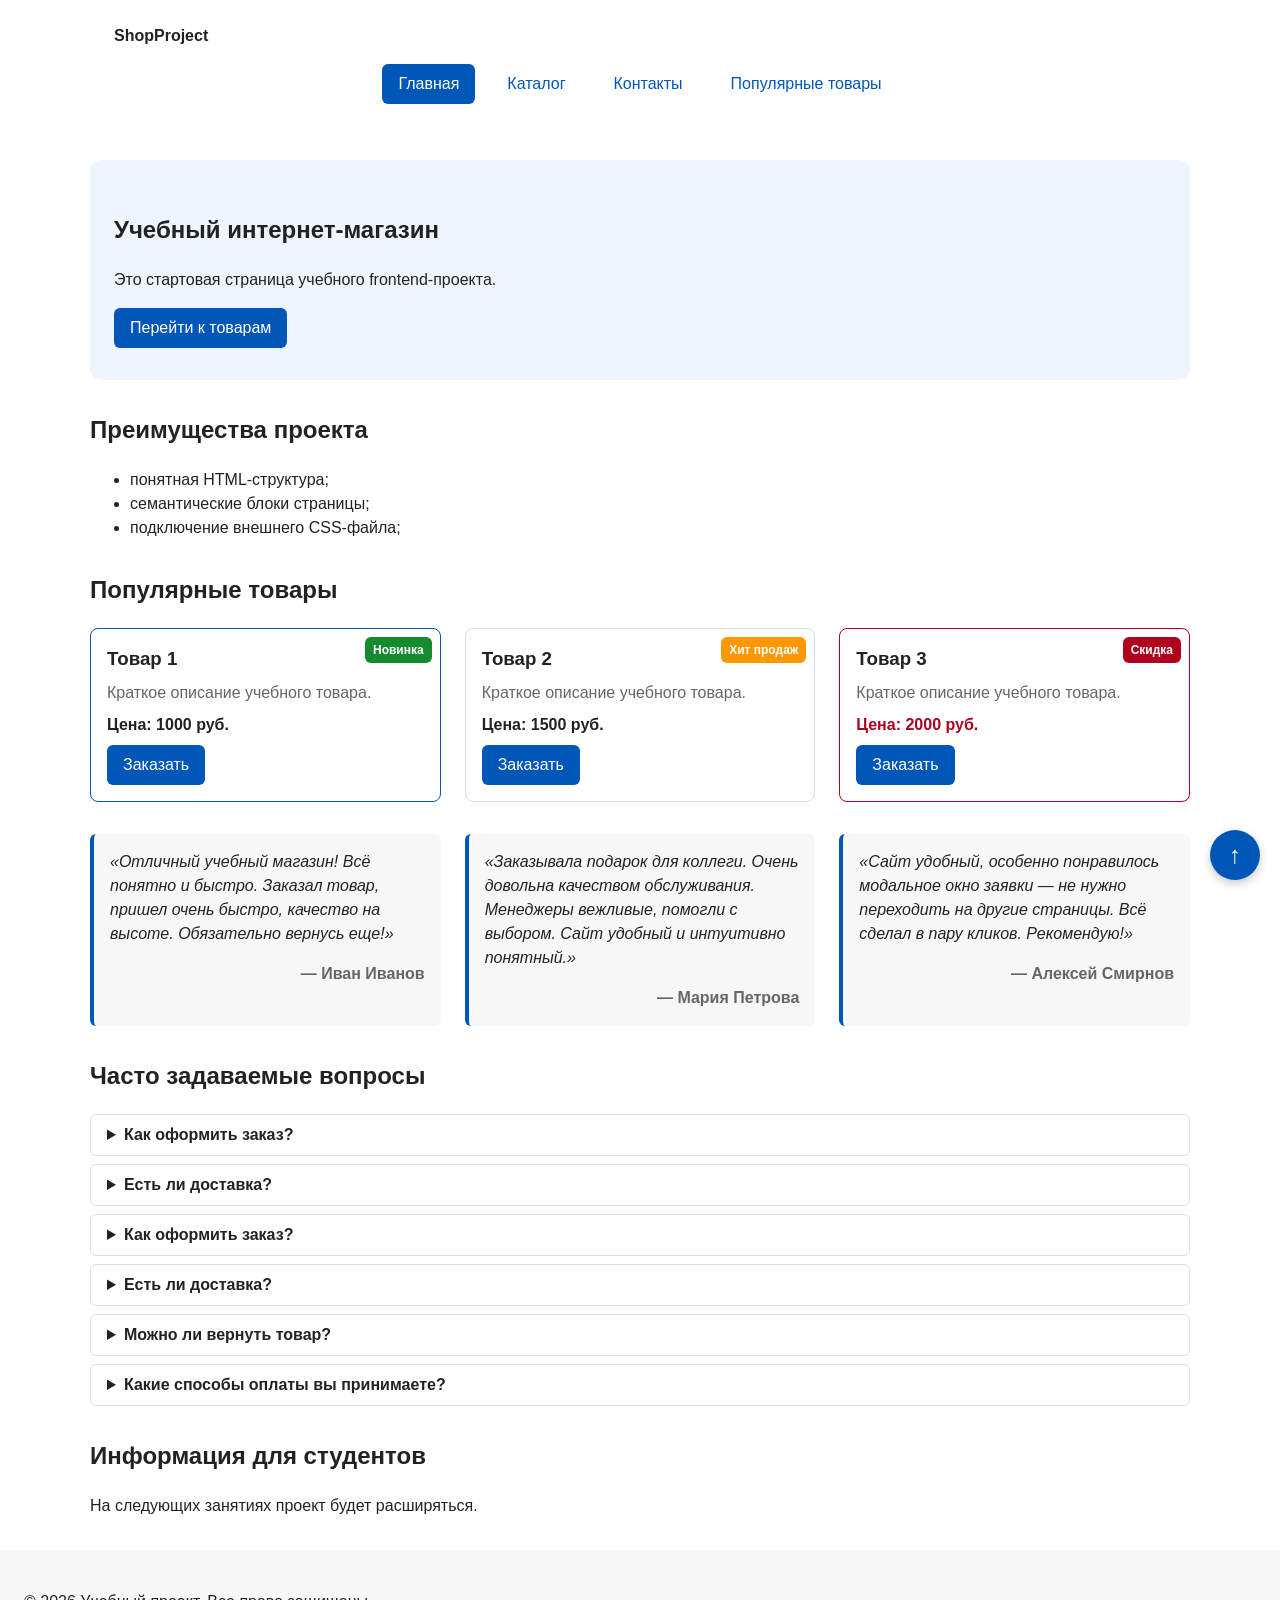
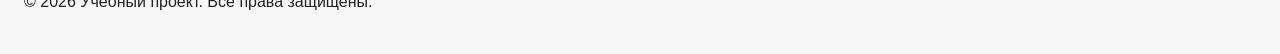
==== commit 66dcf6ed: "feat: add sticky header, product badges, extended reviews and FAQ" ====
--- a/index.html
+++ b/index.html
@@ -47,8 +47,9 @@
             <h2>Популярные товары</h2>
             <div class="products-grid">
 
+                <!-- Товар 1 - Новинка -->
                 <article class="product-card product-card--featured">
-                    <span class="product-card__badge">Скидка</span>
+                    <span class="product-card__badge product-card__badge--new">Новинка</span>
                     <h3 class="product-card__title">Товар 1</h3>
                     <p class="product-card__description">Краткое описание учебного товара.</p>
                     <p class="product-card__price">Цена: 1000 руб.</p>
@@ -56,7 +57,9 @@
                         data-product="Товар 1">Заказать</button>
                 </article>
 
+                <!-- Товар 2 - Хит продаж -->
                 <article class="product-card">
+                    <span class="product-card__badge product-card__badge--hit">Хит продаж</span>
                     <h3 class="product-card__title">Товар 2</h3>
                     <p class="product-card__description">Краткое описание учебного товара.</p>
                     <p class="product-card__price">Цена: 1500 руб.</p>
@@ -64,7 +67,9 @@
                         data-product="Товар 2">Заказать</button>
                 </article>
 
+                <!-- Товар 3 - Скидка -->
                 <article class="product-card product-card--discount">
+                    <span class="product-card__badge product-card__badge--sale">Скидка</span>
                     <h3 class="product-card__title">Товар 3</h3>
                     <p class="product-card__description">Краткое описание учебного товара.</p>
                     <p class="product-card__price">Цена: 2000 руб.</p>
@@ -76,18 +81,20 @@
         </section>
         <!-- Блок Отзывы -->
         <section class="section" id="reviews">
-            <h2>Отзывы наших клиентов</h2>
             <div class="reviews-grid">
                 <blockquote class="review">
-                    <p class="review__text">«Отличный учебный магазин! Всё понятно и быстро.»</p>
+                    <p class="review__text">«Отличный учебный магазин! Всё понятно и быстро. Заказал товар, пришел очень
+                        быстро, качество на высоте. Обязательно вернусь еще!»</p>
                     <footer class="review__author">— Иван Иванов</footer>
                 </blockquote>
                 <blockquote class="review">
-                    <p class="review__text">«Заказывал товар, очень доволен качеством обслуживания.»</p>
+                    <p class="review__text">«Заказывала подарок для коллеги. Очень довольна качеством обслуживания.
+                        Менеджеры вежливые, помогли с выбором. Сайт удобный и интуитивно понятный.»</p>
                     <footer class="review__author">— Мария Петрова</footer>
                 </blockquote>
                 <blockquote class="review">
-                    <p class="review__text">«Сайт удобный, особенно понравилось модальное окно заявки.»</p>
+                    <p class="review__text">«Сайт удобный, особенно понравилось модальное окно заявки — не нужно
+                        переходить на другие страницы. Всё сделал в пару кликов. Рекомендую!»</p>
                     <footer class="review__author">— Алексей Смирнов</footer>
                 </blockquote>
             </div>
@@ -106,6 +113,30 @@
                     <summary class="faq-item__question">Есть ли доставка?</summary>
                     <p class="faq-item__answer">Да, мы осуществляем доставку по всей России учебными силами.</p>
                 </details>
+                <div class="faq-list">
+                    <details class="faq-item">
+                        <summary class="faq-item__question">Как оформить заказ?</summary>
+                        <p class="faq-item__answer">Нажмите кнопку «Заказать» на карточке понравившегося товара.
+                            Откроется модальное окно, где вам нужно будет заполнить форму заявки. После отправки формы с
+                            вами свяжется наш менеджер.</p>
+                    </details>
+                    <details class="faq-item">
+                        <summary class="faq-item__question">Есть ли доставка?</summary>
+                        <p class="faq-item__answer">Да, мы осуществляем доставку по всей России. Сроки доставки зависят
+                            от вашего региона и составляют от 2 до 7 рабочих дней. Стоимость рассчитывается
+                            индивидуально.</p>
+                    </details>
+                    <details class="faq-item">
+                        <summary class="faq-item__question">Можно ли вернуть товар?</summary>
+                        <p class="faq-item__answer">Вы можете вернуть товар надлежащего качества в течение 14 дней с
+                            момента получения, если он не был в использовании и сохранена оригинальная упаковка.</p>
+                    </details>
+                    <details class="faq-item">
+                        <summary class="faq-item__question">Какие способы оплаты вы принимаете?</summary>
+                        <p class="faq-item__answer">Мы принимаем оплату банковскими картами (Visa, MasterCard, МИР), а
+                            также наличными при получении заказа курьеру.</p>
+                    </details>
+                </div>
             </div>
         </section>
         <aside class="section">
--- a/css/style.css
+++ b/css/style.css
@@ -84,8 +84,13 @@
 /* ===================================
    4. Шапка и навигация
    =================================== */
-.site-header {
+.site-header .site-header {
     background-color: var(--color-surface);
+    position: sticky;
+    /* Меню прилипает при скролле */
+    top: 0;
+    z-index: 50;
+    /* Чтобы меню было поверх контента */
 }
 
 .site-header__inner {
@@ -520,4 +525,20 @@
 
 .scroll-top:hover {
     background-color: var(--color-primary-dark);
+}
+
+/* Модификаторы для бейджей */
+.product-card__badge--new {
+    background-color: var(--color-success);
+    /* Зеленый */
+}
+
+.product-card__badge--hit {
+    background-color: #ff9800;
+    /* Оранжевый */
+}
+
+.product-card__badge--sale {
+    background-color: var(--color-danger);
+    /* Красный */
 }
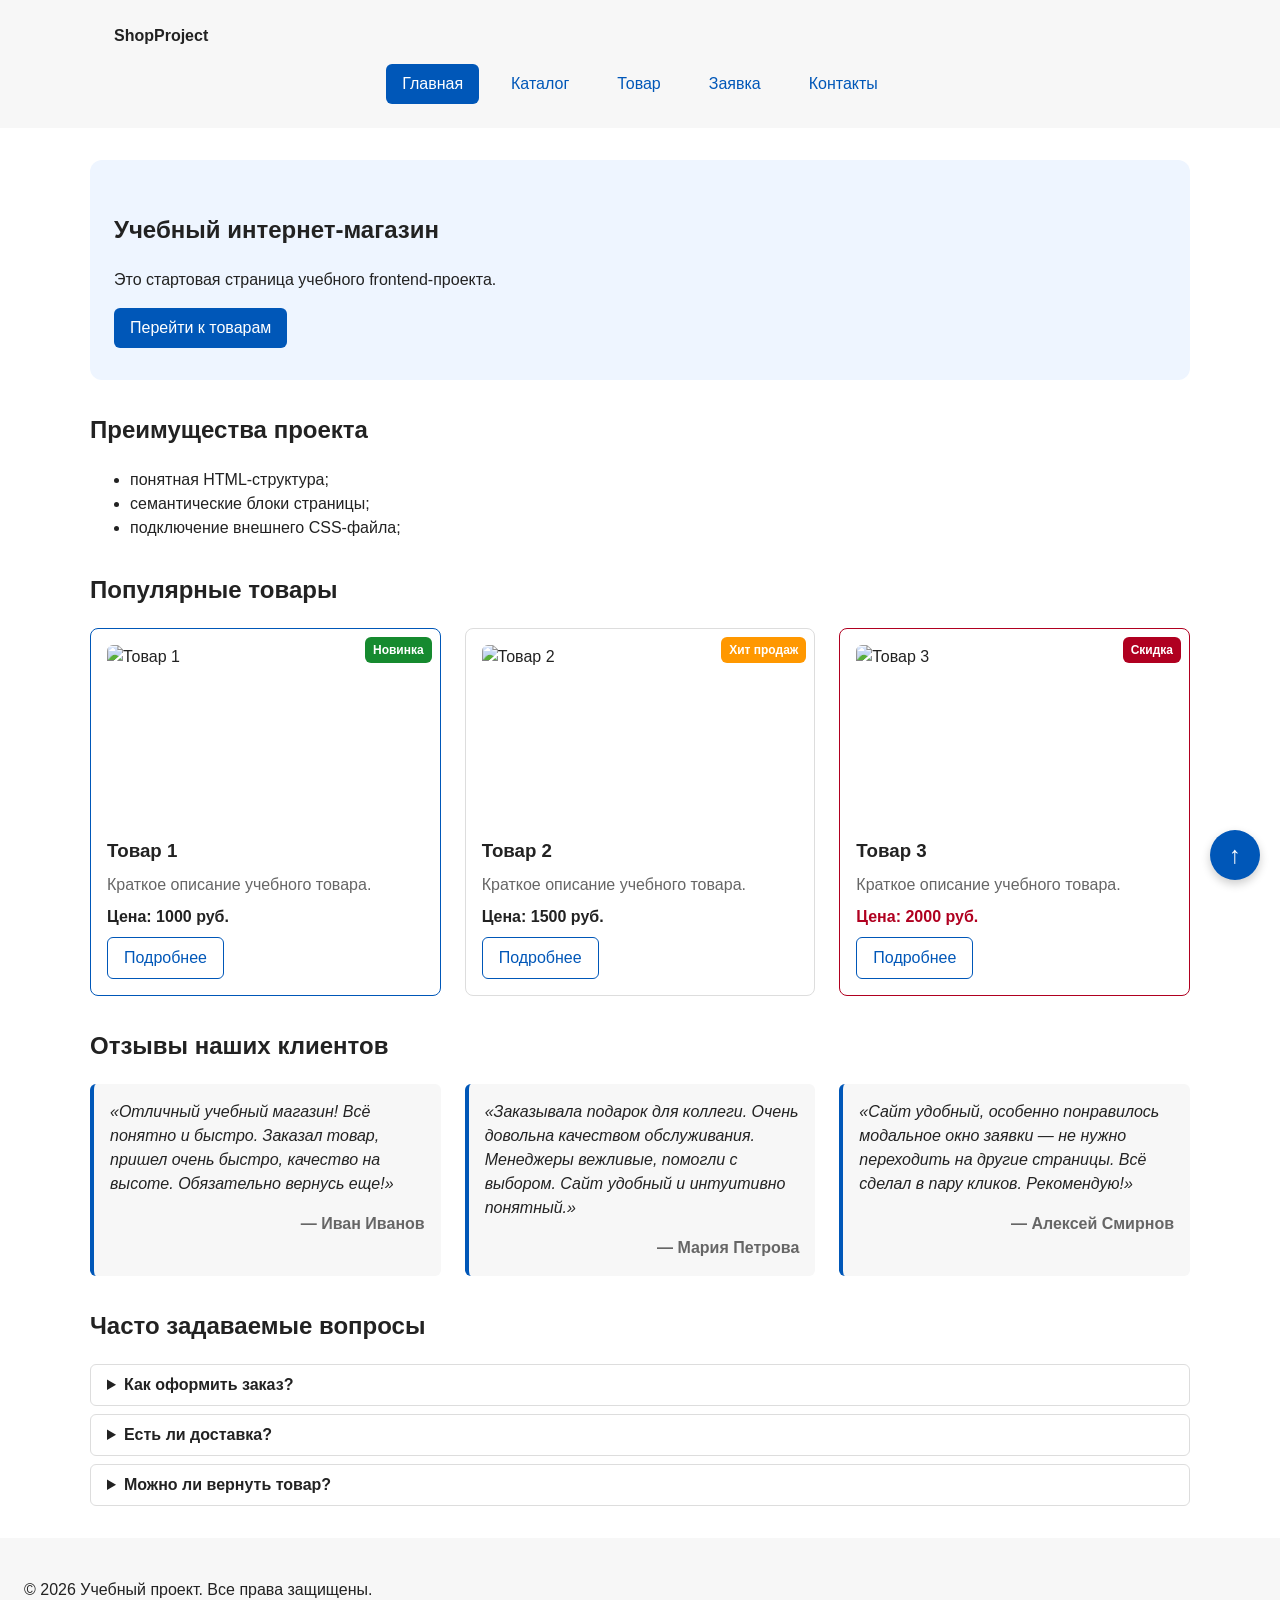
==== commit b65fd444: "feat: add images to all product cards and pages" ====
--- a/index.html
+++ b/index.html
@@ -19,9 +19,9 @@
                     <li class="site-nav__item"><a class="site-nav__link site-nav__link--active"
                             href="index.html">Главная</a></li>
                     <li class="site-nav__item"><a class="site-nav__link" href="catalog.html">Каталог</a></li>
+                    <li class="site-nav__item"><a class="site-nav__link" href="product.html">Товар</a></li>
+                    <li class="site-nav__item"><a class="site-nav__link" href="order.html">Заявка</a></li>
                     <li class="site-nav__item"><a class="site-nav__link" href="contacts.html">Контакты</a></li>
-                    <li class="site-nav__item"><a class="site-nav__link" href="index.html#popular">Популярные товары</a>
-                    </li>
                 </ul>
             </nav>
         </div>
@@ -47,40 +47,41 @@
             <h2>Популярные товары</h2>
             <div class="products-grid">
 
-                <!-- Товар 1 - Новинка -->
                 <article class="product-card product-card--featured">
+                    <img class="product-card__image" src="https://placehold.co/400x300/eef5ff/0057b8?text=Товар+1"
+                        alt="Товар 1">
                     <span class="product-card__badge product-card__badge--new">Новинка</span>
                     <h3 class="product-card__title">Товар 1</h3>
                     <p class="product-card__description">Краткое описание учебного товара.</p>
                     <p class="product-card__price">Цена: 1000 руб.</p>
-                    <button class="button button--primary product-card__button" type="button"
-                        data-product="Товар 1">Заказать</button>
+                    <a class="button button--secondary product-card__button" href="product.html?id=1">Подробнее</a>
                 </article>
 
-                <!-- Товар 2 - Хит продаж -->
                 <article class="product-card">
+                    <img class="product-card__image" src="https://placehold.co/400x300/eef5ff/0057b8?text=Товар+2"
+                        alt="Товар 2">
                     <span class="product-card__badge product-card__badge--hit">Хит продаж</span>
                     <h3 class="product-card__title">Товар 2</h3>
                     <p class="product-card__description">Краткое описание учебного товара.</p>
                     <p class="product-card__price">Цена: 1500 руб.</p>
-                    <button class="button button--primary product-card__button" type="button"
-                        data-product="Товар 2">Заказать</button>
+                    <a class="button button--secondary product-card__button" href="product.html?id=2">Подробнее</a>
                 </article>
 
-                <!-- Товар 3 - Скидка -->
                 <article class="product-card product-card--discount">
+                    <img class="product-card__image" src="https://placehold.co/400x300/eef5ff/0057b8?text=Товар+3"
+                        alt="Товар 3">
                     <span class="product-card__badge product-card__badge--sale">Скидка</span>
                     <h3 class="product-card__title">Товар 3</h3>
                     <p class="product-card__description">Краткое описание учебного товара.</p>
                     <p class="product-card__price">Цена: 2000 руб.</p>
-                    <button class="button button--primary product-card__button" type="button"
-                        data-product="Товар 3">Заказать</button>
+                    <a class="button button--secondary product-card__button" href="product.html?id=3">Подробнее</a>
                 </article>
 
             </div>
         </section>
-        <!-- Блок Отзывы -->
+
         <section class="section" id="reviews">
+            <h2>Отзывы наших клиентов</h2>
             <div class="reviews-grid">
                 <blockquote class="review">
                     <p class="review__text">«Отличный учебный магазин! Всё понятно и быстро. Заказал товар, пришел очень
@@ -100,99 +101,32 @@
             </div>
         </section>
 
-        <!-- Блок FAQ -->
         <section class="section" id="faq">
             <h2>Часто задаваемые вопросы</h2>
             <div class="faq-list">
                 <details class="faq-item">
                     <summary class="faq-item__question">Как оформить заказ?</summary>
-                    <p class="faq-item__answer">Нажмите кнопку «Заказать» на карточке товара и заполните форму в
-                        открывшемся окне.</p>
+                    <p class="faq-item__answer">Нажмите кнопку «Подробнее» на карточке товара, а затем на странице
+                        товара нажмите «Оформить заявку».</p>
                 </details>
                 <details class="faq-item">
                     <summary class="faq-item__question">Есть ли доставка?</summary>
-                    <p class="faq-item__answer">Да, мы осуществляем доставку по всей России учебными силами.</p>
+                    <p class="faq-item__answer">Да, мы осуществляем доставку по всей России. Сроки доставки зависят от
+                        вашего региона и составляют от 2 до 7 рабочих дней.</p>
                 </details>
-                <div class="faq-list">
-                    <details class="faq-item">
-                        <summary class="faq-item__question">Как оформить заказ?</summary>
-                        <p class="faq-item__answer">Нажмите кнопку «Заказать» на карточке понравившегося товара.
-                            Откроется модальное окно, где вам нужно будет заполнить форму заявки. После отправки формы с
-                            вами свяжется наш менеджер.</p>
-                    </details>
-                    <details class="faq-item">
-                        <summary class="faq-item__question">Есть ли доставка?</summary>
-                        <p class="faq-item__answer">Да, мы осуществляем доставку по всей России. Сроки доставки зависят
-                            от вашего региона и составляют от 2 до 7 рабочих дней. Стоимость рассчитывается
-                            индивидуально.</p>
-                    </details>
-                    <details class="faq-item">
-                        <summary class="faq-item__question">Можно ли вернуть товар?</summary>
-                        <p class="faq-item__answer">Вы можете вернуть товар надлежащего качества в течение 14 дней с
-                            момента получения, если он не был в использовании и сохранена оригинальная упаковка.</p>
-                    </details>
-                    <details class="faq-item">
-                        <summary class="faq-item__question">Какие способы оплаты вы принимаете?</summary>
-                        <p class="faq-item__answer">Мы принимаем оплату банковскими картами (Visa, MasterCard, МИР), а
-                            также наличными при получении заказа курьеру.</p>
-                    </details>
-                </div>
+                <details class="faq-item">
+                    <summary class="faq-item__question">Можно ли вернуть товар?</summary>
+                    <p class="faq-item__answer">Вы можете вернуть товар надлежащего качества в течение 14 дней с момента
+                        получения, если он не был в использовании.</p>
+                </details>
             </div>
         </section>
-        <aside class="section">
-            <h2>Информация для студентов</h2>
-            <p>На следующих занятиях проект будет расширяться.</p>
-        </aside>
     </main>
 
     <footer class="site-footer" id="contacts">
         <p>&copy; 2026 Учебный проект. Все права защищены.</p>
     </footer>
 
-    <!-- Модальное окно -->
-    <dialog class="order-dialog" id="order-dialog" aria-labelledby="order-dialog-title">
-        <h2 class="order-dialog__title" id="order-dialog-title">Оформление заявки</h2>
-        <form class="order-form" id="order-form" action="#" method="post" novalidate>
-            <input id="selected-product" name="selected-product" type="hidden">
-
-            <div class="order-form__field">
-                <label class="order-form__label" for="order-name">Имя</label>
-                <input class="order-form__input" id="order-name" name="name" type="text" required>
-            </div>
-            <div class="order-form__field">
-                <label class="order-form__label" for="order-email">E-mail</label>
-                <input class="order-form__input" id="order-email" name="email" type="email" required>
-            </div>
-            <div class="order-form__field">
-                <label class="order-form__label" for="order-phone">Телефон</label>
-                <input class="order-form__input" id="order-phone" name="phone" type="tel"
-                    pattern="^\+7 \(\d{3}\) \d{3}-\d{2}-\d{2}$" required>
-            </div>
-            <div class="order-form__field">
-                <label class="order-form__label" for="order-topic">Тема</label>
-                <select class="order-form__select" id="order-topic" name="topic" required>
-                    <option value="">Выберите тему</option>
-                    <option value="product">Заказ товара</option>
-                </select>
-            </div>
-            <div class="order-form__field">
-                <label class="order-form__label" for="order-comment">Комментарий</label>
-                <textarea class="order-form__textarea" id="order-comment" name="comment" rows="3"></textarea>
-            </div>
-            <div class="order-form__field">
-                <label>
-                    <input id="order-agreement" name="agreement" type="checkbox" required> Я согласен на обработку
-                    данных
-                </label>
-            </div>
-            <div class="order-form__actions">
-                <button class="button button--secondary" type="button" id="close-order-dialog">Закрыть</button>
-                <button class="button button--primary" type="submit">Отправить</button>
-            </div>
-        </form>
-    </dialog>
-
-    <p class="success-message" id="success-message" hidden>Форма успешно отправлена!</p>
     <a href="#" class="scroll-top" title="Наверх">↑</a>
 </body>
 
--- a/css/style.css
+++ b/css/style.css
@@ -84,7 +84,7 @@
 /* ===================================
    4. Шапка и навигация
    =================================== */
-.site-header .site-header {
+.site-header {
     background-color: var(--color-surface);
     position: sticky;
     /* Меню прилипает при скролле */
@@ -541,4 +541,21 @@
 .product-card__badge--sale {
     background-color: var(--color-danger);
     /* Красный */
+}
+
+/* ===================================
+   11. Картинки товаров
+   =================================== */
+.product-card__image {
+    width: 100%;
+    height: 180px;
+    object-fit: cover;
+    border-radius: var(--radius-sm);
+    margin-bottom: var(--space-xs);
+}
+
+.product-page__image {
+    width: 100%;
+    border-radius: var(--radius-md);
+    margin-bottom: var(--space-md);
 }
